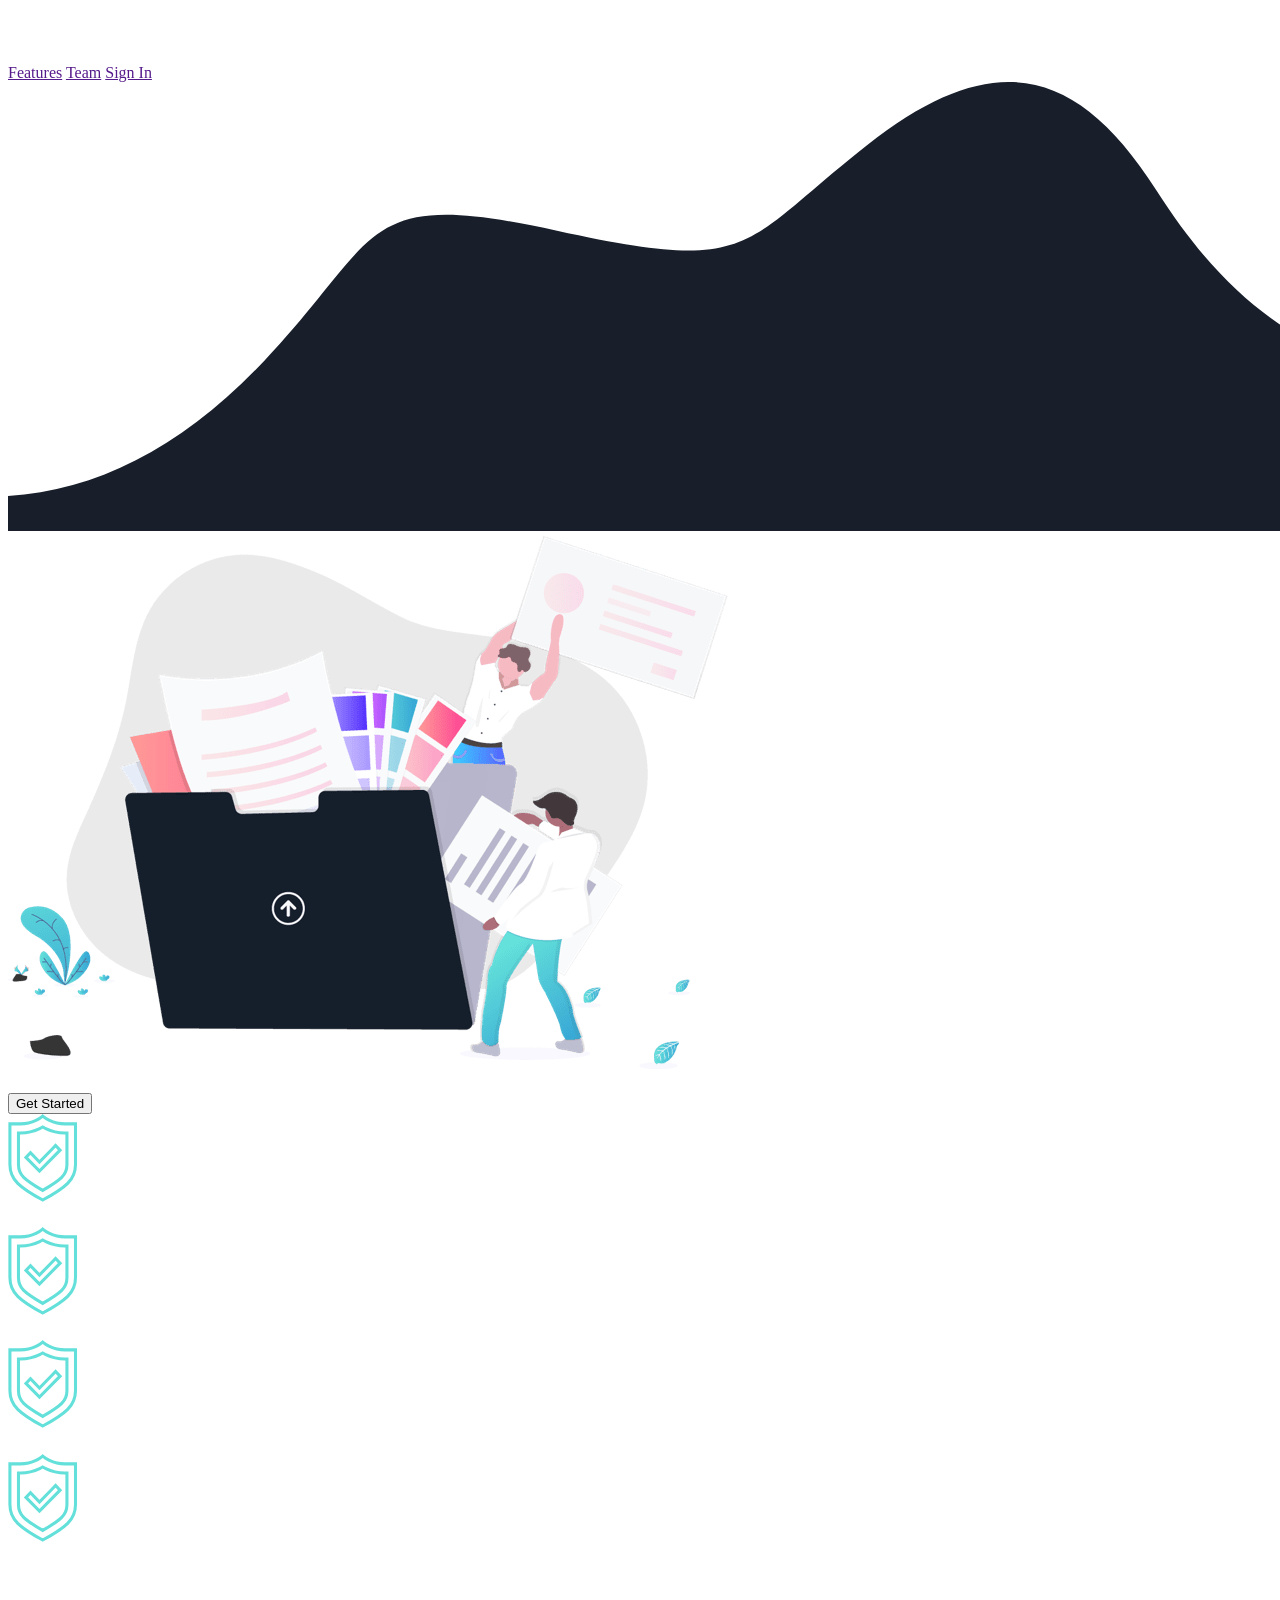
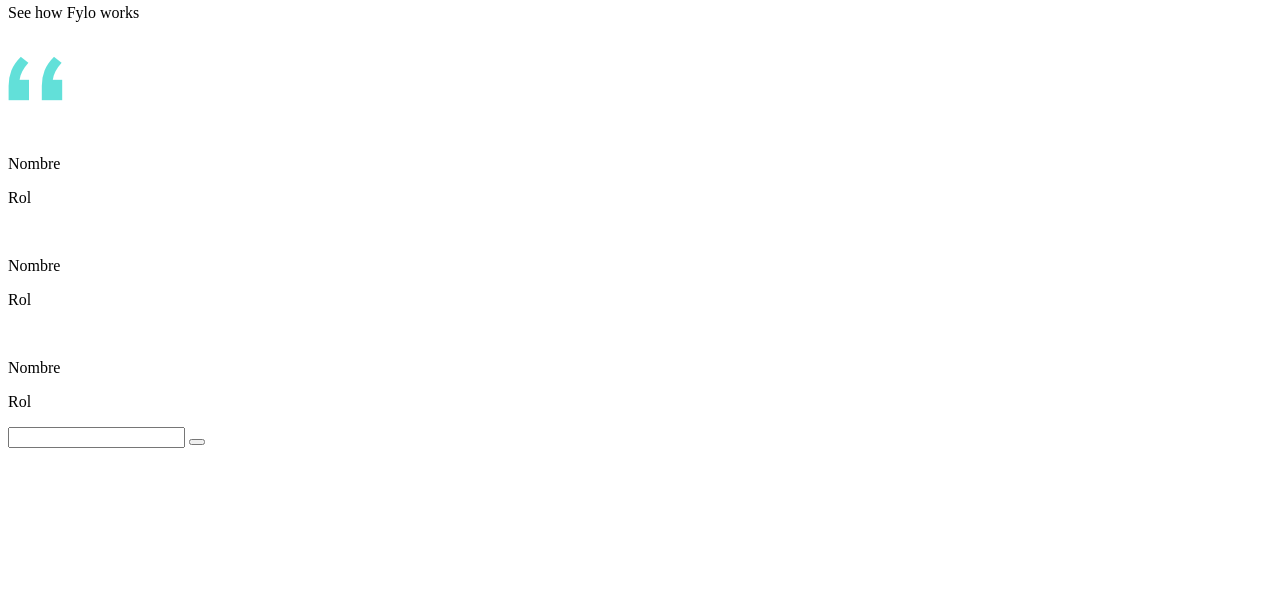
==== practica-flexbox/index.html @ 8179023b "Agregada estructura de la practica de Flexbox de la UD3" ====
<!DOCTYPE html>
<html lang="es">
<head>
  <meta charset="UTF-8">
  <meta name="viewport" content="width=device-width, initial-scale=1.0">
  <link rel="shortcut icon" href="images/favicon-32x32.png" type="image/png">
  <link rel="stylesheet" href="style.css">
  <title>Práctica Diseño Flexbox</title>
</head>
<body>
  <header>
    <img class="header-logo" src="images/logo.svg" alt="">
    <nav class="header-nav">
      <a href="">Features</a>
      <a href="">Team</a>
      <a href="">Sign In</a>
    </nav>
  </header>
  <main>
    <section class="seccion-principal">
      <div class="seccion-principal-imagen">
        <img class="seccion-principal-curva" src="images/bg-curvy-desktop.svg" alt="">
        <img class="seccion-principal-img" src="images/illustration-intro.png" alt="">
      </div>
      <h2></h2>
      <p></p>
      <button>Get Started</button>
    </section>
    <section class="seccion-servicios">
      <div class="servicio">
        <img src="images/icon-security.svg" alt="">
        <h4></h4>
        <p></p>
      </div>
      <div class="servicio">
        <img src="images/icon-security.svg" alt="">
        <h4></h4>
        <p></p>
      </div>
      <div class="servicio">
        <img src="images/icon-security.svg" alt="">
        <h4></h4>
        <p></p>
      </div>
      <div class="servicio">
        <img src="images/icon-security.svg" alt="">
        <h4></h4>
        <p></p>
      </div>
    </section>
    <section class="seccion-productivo">
      <img src="" alt="">
      <div>
        <h3></h3>
        <p></p>
        <div>
          <p>See how Fylo works</p>
          <img src="" alt="">
        </div>
      </div>
    </section>
    <section class="seccion-notas">
      <img class="seccion-notas-comillas" src="images/bg-quotes.png" alt="">
      <div class="nota">
        <p></p>
        <div class="avatar">
          <img class="avatar-imagen" src="" alt="">
          <div class="avatar-text">
            <p>Nombre</p>
            <p>Rol</p>
          </div>
        </div>
      </div>
      <div class="nota">
        <p></p>
        <div class="avatar">
          <img class="avatar-imagen" src="" alt="">
          <div class="avatar-text">
            <p>Nombre</p>
            <p>Rol</p>
          </div>
        </div>
      </div>
      <div class="nota">
        <p></p>
        <div class="avatar">
          <img class="avatar-imagen" src="" alt="">
          <div class="avatar-text">
            <p>Nombre</p>
            <p>Rol</p>
          </div>
        </div>
      </div>
    </section>
    <section class="seccion-contacto">
      <p></p>
      <p></p>
      <form>
        <input type="text">
        <button></button>
      </form>
    </section>
  </main>
  <footer>
    <img src="" alt="">
    <div>
      <div>
        <img src="" alt="">
        <p></p>
      </div>
      <div>
        <div>
          <img src="" alt="">
          <p></p>
        </div>
        <div>
          <img src="" alt="">
          <p></p>
        </div>
      </div>
      <div>
        <a href=""></a>
        <a href=""></a>
        <a href=""></a>
        <a href=""></a>
      </div>
      <div>
        <a href=""></a>
        <a href=""></a>
        <a href=""></a>
      </div>
      <div>
        <img src="" alt="">
        <img src="" alt="">
        <img src="" alt="">
      </div>
    </div>
  </footer>
</body>
</html>
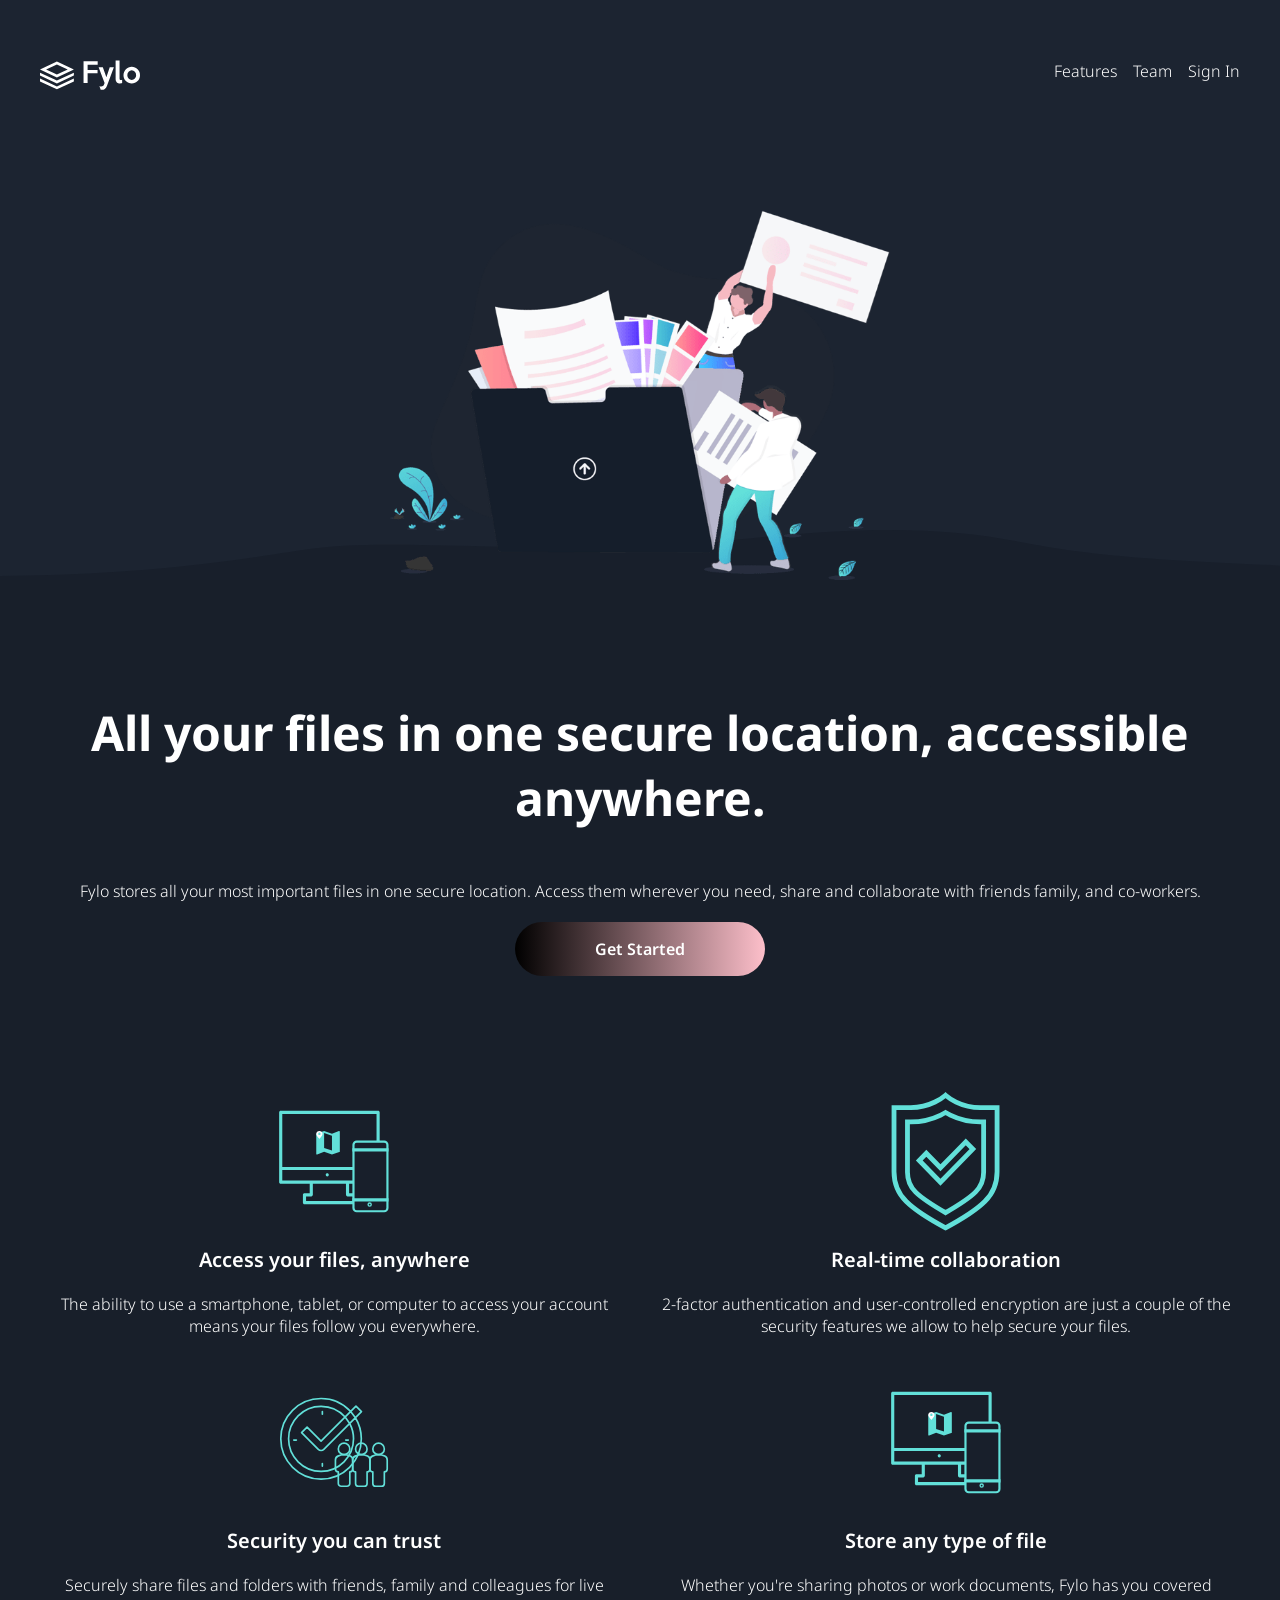
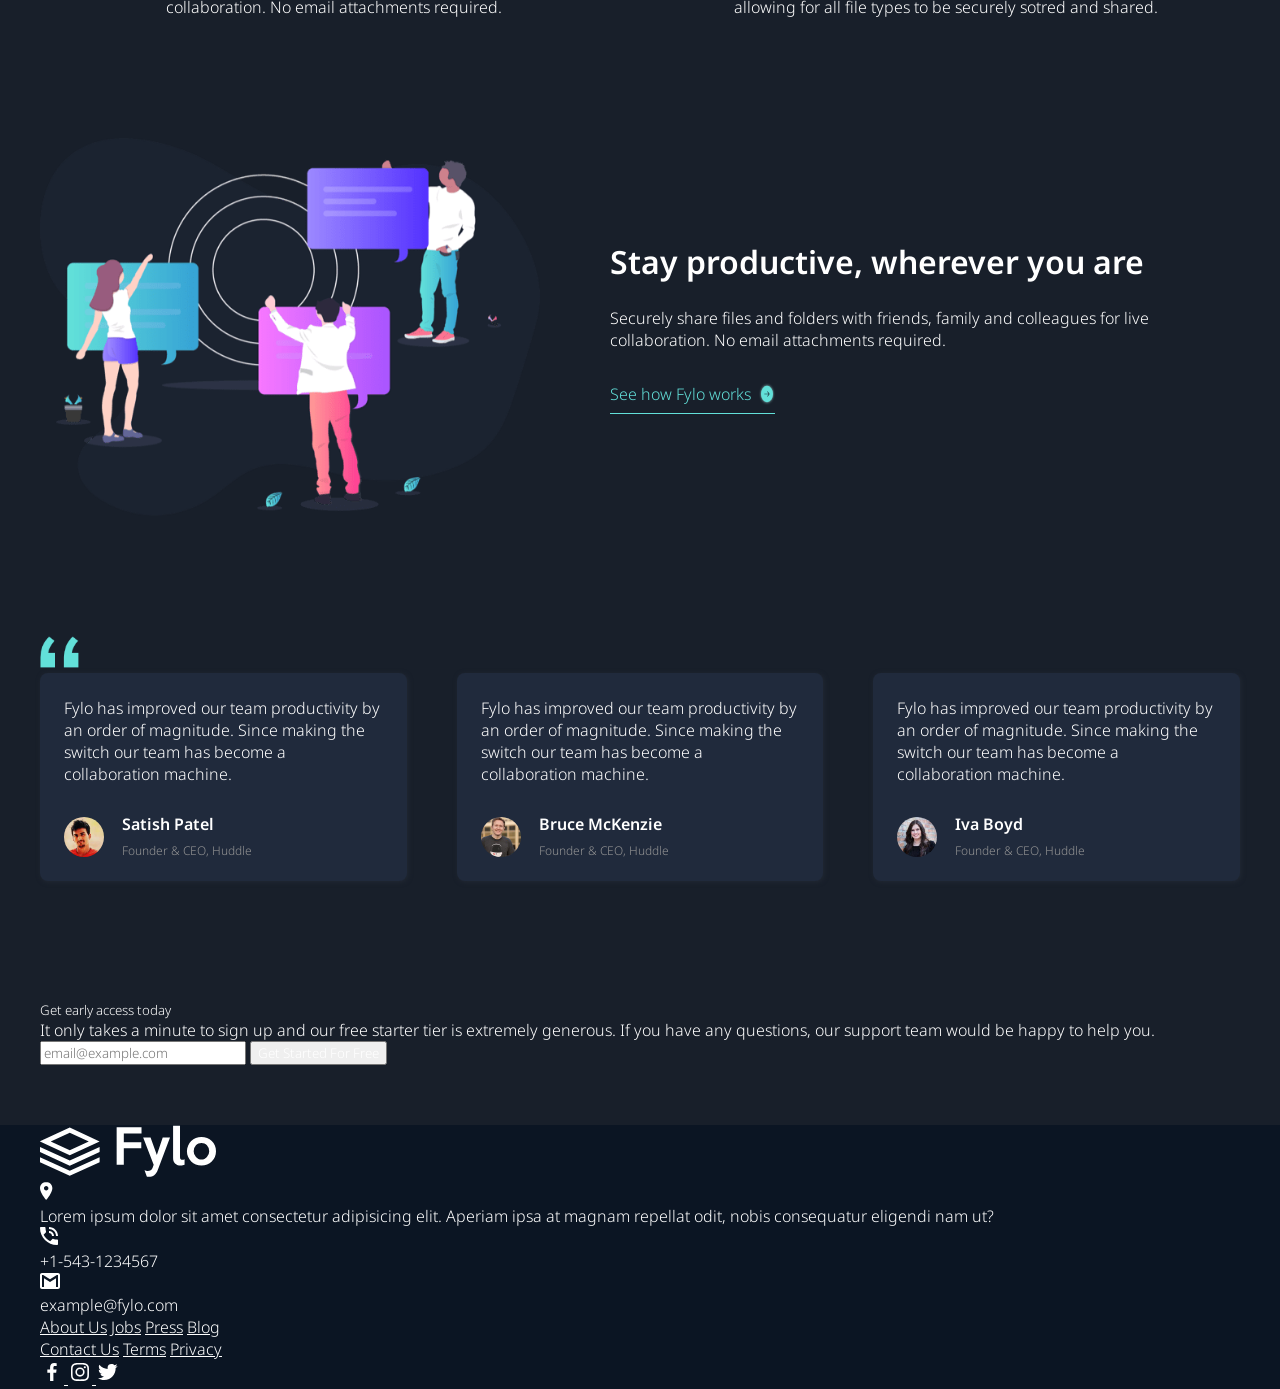
==== commit 4de07c2d: "Continuada la practica de Flexbox de la UD3. Acabada la estructura del HTML y CSS casi acabado" ====
--- a/practica-flexbox/index.html
+++ b/practica-flexbox/index.html
@@ -9,130 +9,160 @@
 </head>
 <body>
   <header>
-    <img class="header-logo" src="images/logo.svg" alt="">
-    <nav class="header-nav">
-      <a href="">Features</a>
-      <a href="">Team</a>
-      <a href="">Sign In</a>
-    </nav>
+    <div class="contenido contenido-header">
+      <img class="header-logo" src="images/logo.svg" alt="">
+      <nav class="header-nav">
+        <a href="">Features</a>
+        <a href="">Team</a>
+        <a href="">Sign In</a>
+      </nav>
+    </div>
   </header>
   <main>
     <section class="seccion-principal">
-      <div class="seccion-principal-imagen">
+      <div class="seccion-principal-imagenes">
+        <img class="seccion-principal-img" src="images/illustration-intro.png" alt="">
         <img class="seccion-principal-curva" src="images/bg-curvy-desktop.svg" alt="">
-        <img class="seccion-principal-img" src="images/illustration-intro.png" alt="">
       </div>
-      <h2></h2>
-      <p></p>
-      <button>Get Started</button>
-    </section>
-    <section class="seccion-servicios">
-      <div class="servicio">
-        <img src="images/icon-security.svg" alt="">
-        <h4></h4>
-        <p></p>
-      </div>
-      <div class="servicio">
-        <img src="images/icon-security.svg" alt="">
-        <h4></h4>
-        <p></p>
-      </div>
-      <div class="servicio">
-        <img src="images/icon-security.svg" alt="">
-        <h4></h4>
-        <p></p>
-      </div>
-      <div class="servicio">
-        <img src="images/icon-security.svg" alt="">
-        <h4></h4>
-        <p></p>
+      <div class="contenido contenido-principal">
+        <h2>All your files in one secure location, accessible anywhere.</h2>
+        <p>Fylo stores all your most important files in one secure location. Access them wherever you need, share and collaborate with friends family, and co-workers.</p>
+        <button>Get Started</button>
       </div>
     </section>
-    <section class="seccion-productivo">
-      <img src="" alt="">
-      <div>
-        <h3></h3>
-        <p></p>
-        <div>
-          <p>See how Fylo works</p>
-          <img src="" alt="">
+    <section>
+      <div class="contenido contenido-servicios">
+        <div class="servicio">
+          <div class="servicio-imagen">
+            <img src="images/icon-access-anywhere.svg" alt="">
+          </div>
+          <h4>Access your files, anywhere</h4>
+          <p>The ability to use a smartphone, tablet, or computer to access your account means your files follow you everywhere.</p>
+        </div>
+        <div class="servicio">
+          <div class="servicio-imagen">
+            <img src="images/icon-security.svg" alt="">
+          </div>
+          <h4>Real-time collaboration</h4>
+          <p>2-factor authentication and user-controlled encryption are just a couple of the security features we allow to help secure your files.</p>
+        </div>
+        <div class="servicio">
+          <div class="servicio-imagen">
+            <img src="images/icon-collaboration.svg" alt="">
+          </div>
+          <h4>Security you can trust</h4>
+          <p>Securely share files and folders with friends, family and colleagues for live collaboration. No email attachments required.</p>
+        </div>
+        <div class="servicio">
+          <div class="servicio-imagen">
+            <img src="images/icon-access-anywhere.svg" alt="">
+          </div>
+          <h4>Store any type of file</h4>
+          <p>Whether you're sharing photos or work documents, Fylo has you covered allowing for all file types to be securely sotred and shared.</p>
         </div>
       </div>
     </section>
-    <section class="seccion-notas">
-      <img class="seccion-notas-comillas" src="images/bg-quotes.png" alt="">
-      <div class="nota">
-        <p></p>
-        <div class="avatar">
-          <img class="avatar-imagen" src="" alt="">
-          <div class="avatar-text">
-            <p>Nombre</p>
-            <p>Rol</p>
-          </div>
-        </div>
-      </div>
-      <div class="nota">
-        <p></p>
-        <div class="avatar">
-          <img class="avatar-imagen" src="" alt="">
-          <div class="avatar-text">
-            <p>Nombre</p>
-            <p>Rol</p>
-          </div>
-        </div>
-      </div>
-      <div class="nota">
-        <p></p>
-        <div class="avatar">
-          <img class="avatar-imagen" src="" alt="">
-          <div class="avatar-text">
-            <p>Nombre</p>
-            <p>Rol</p>
+    <section>
+      <div class="contenido contenido-productivo">
+        <img class="contenido-productivo-imagen" src="images/illustration-stay-productive.png" alt="Productivo Imagen">
+        <div class="contenido-productivo-texto">
+          <h3>Stay productive, wherever you are</h3>
+          <p>Securely share files and folders with friends, family and colleagues for live collaboration. No email attachments required.</p>
+          <div class="contenido-productivo-boton">
+            <p>See how Fylo works</p>
+            <img src="images/icon-arrow.svg" alt="">
           </div>
         </div>
       </div>
     </section>
-    <section class="seccion-contacto">
-      <p></p>
-      <p></p>
-      <form>
-        <input type="text">
-        <button></button>
-      </form>
+    <section>
+      <div class="contenido contenido-notas">
+        <img class="seccion-notas-comillas" src="images/bg-quotes.png" alt="">
+        <div class="notas">
+          <div class="nota">
+            <p>Fylo has improved our team productivity by an order of magnitude. Since making the switch our team has become a collaboration machine.</p>
+            <div class="avatar">
+              <img class="avatar-imagen" src="images/profile-1.jpg" alt="">
+              <div class="avatar-text">
+                <h6>Satish Patel</h6>
+                <p>Founder & CEO, Huddle</p>
+              </div>
+            </div>
+          </div>
+          <div class="nota">
+            <p>Fylo has improved our team productivity by an order of magnitude. Since making the switch our team has become a collaboration machine.</p>
+            <div class="avatar">
+              <img class="avatar-imagen" src="images/profile-2.jpg" alt="">
+              <div class="avatar-text">
+                <h6>Bruce McKenzie</h6>
+                <p>Founder & CEO, Huddle</p>
+              </div>
+            </div>
+          </div>
+          <div class="nota">
+            <p>Fylo has improved our team productivity by an order of magnitude. Since making the switch our team has become a collaboration machine.</p>
+            <div class="avatar">
+              <img class="avatar-imagen" src="images/profile-3.jpg" alt="">
+              <div class="avatar-text">
+                <h6>Iva Boyd</h6>
+                <p>Founder & CEO, Huddle</p>
+              </div>
+            </div>
+          </div>
+        </div>
+      </div>
+    </section>
+    <section>
+      <div class="contenido contenido-contacto">
+        <h5>Get early access today</h5>
+        <p>It only takes a minute to sign up and our free starter tier is extremely generous. If you have any questions, our support team would be happy to help you.</p>
+        <form>
+          <input type="email" placeholder="email@example.com">
+          <button>Get Started For Free</button>
+        </form>
+      </div>
     </section>
   </main>
   <footer>
-    <img src="" alt="">
-    <div>
-      <div>
-        <img src="" alt="">
-        <p></p>
-      </div>
+    <div class="contenido contenido-footer">
+      <img src="images/logo.svg" alt="Fylo Logo">
       <div>
         <div>
-          <img src="" alt="">
-          <p></p>
+          <img src="images/icon-location.svg" alt="">
+          <p>Lorem ipsum dolor sit amet consectetur adipisicing elit. Aperiam ipsa at magnam repellat odit, nobis consequatur eligendi nam ut?</p>
         </div>
         <div>
-          <img src="" alt="">
-          <p></p>
+          <div>
+            <img src="images/icon-phone.svg" alt="">
+            <p>+1-543-1234567</p>
+          </div>
+          <div>
+            <img src="images/icon-email.svg" alt="">
+            <p>example@fylo.com</p>
+          </div>
         </div>
-      </div>
-      <div>
-        <a href=""></a>
-        <a href=""></a>
-        <a href=""></a>
-        <a href=""></a>
-      </div>
-      <div>
-        <a href=""></a>
-        <a href=""></a>
-        <a href=""></a>
-      </div>
-      <div>
-        <img src="" alt="">
-        <img src="" alt="">
-        <img src="" alt="">
+        <div>
+          <a href="">About Us</a>
+          <a href="">Jobs</a>
+          <a href="">Press</a>
+          <a href="">Blog</a>
+        </div>
+        <div>
+          <a href="">Contact Us</a>
+          <a href="">Terms</a>
+          <a href="">Privacy</a>
+        </div>
+        <div>
+          <a href="">
+            <img src="images/fb.svg" alt="">
+          </a>
+          <a href="">
+            <img src="images/instagram.svg" alt="">
+          </a>
+          <a href="">
+            <img src="images/twitter.svg" alt="">
+          </a>
+        </div>
       </div>
     </div>
   </footer>
--- a/practica-flexbox/style.css
+++ b/practica-flexbox/style.css
@@ -0,0 +1,244 @@
+/* Fuente que he visto parecidilla en google fonts */
+@import url('https://fonts.googleapis.com/css2?family=Noto+Sans:ital,wght@0,100..900;1,100..900&display=swap');
+
+* {
+  margin: 0;
+  box-sizing: border-box;
+  font-family: "Noto Sans", sans-serif;
+  font-optical-sizing: auto;
+  font-weight: 300;
+  font-style: normal;
+  color: white;
+}
+
+body {
+  /* He cogido los colores de la imagen para que sean iguales */
+  background-color: #181f2a;
+  display: flex;
+  flex-direction: column;
+  justify-content: center;
+  align-items: center;
+}
+
+header, main, footer {
+  width: 100%;
+  display: flex;
+  flex-direction: column;
+  align-items: center;
+}
+
+header {
+  background-color: #1c2431;
+}
+
+main {
+  gap: 120px;
+  padding: 0 0 60px 0;
+}
+
+footer {
+  background-color: #0b1523;
+}
+
+.contenido {
+  width: 100%;
+  max-width: 1200px;
+}
+
+.contenido-header {
+  display: flex;
+  justify-content: space-between;
+  padding: 60px 0;
+}
+
+.header-logo {
+  max-width: 100px;
+}
+
+.header-nav {
+  display: flex;
+  gap: 1rem;
+  a {
+    color: white;
+    text-decoration: none;
+  }
+}
+
+section {
+  width: 100%;
+  display: flex;
+  justify-content: center;
+  align-items: center;
+}
+
+.seccion-principal-curva {
+  height: 50px;
+  width: 100%;
+  position: absolute;
+  bottom: 0;
+  user-select: none;
+}
+
+.seccion-principal-img {
+  width: 100%;
+  max-width: 500px;
+  z-index: 1;
+}
+
+.seccion-principal {
+  flex-direction: column;
+}
+
+.seccion-principal-imagenes {
+  width: 100%;
+  padding: 60px 0 0 0;
+  display: flex;
+  justify-content: center;
+  position: relative;
+  background-color: #1c2431;
+  margin-bottom: 120px;
+}
+
+.contenido-principal {
+  display: flex;
+  flex-direction: column;
+  align-items: center;
+  h2 {
+    text-align: center;
+    font-size: 48px;
+    font-weight: 700;
+    margin-bottom: 50px;
+  }
+  p {
+    text-align: center;
+    margin-bottom: 20px;
+  }
+  button {
+    border: 0;
+    outline: 0;
+    padding: 16px 80px;
+    /* Le pongo doble background por si algun navegador no tiene lo del linear gradient que yo sepa es importante */
+    background-color: black;
+    background: linear-gradient(to right, black, #fdbfca);
+    cursor: pointer;
+    border-radius: 30px;
+    font-size: 16px;
+    font-weight: 600;
+  }
+}
+
+.contenido-servicios {
+  display: flex;
+  flex-wrap: wrap;
+  gap: 24px;
+  /* Este lo he buscado en google porque no sabia como hacer la separacion entre las filas. */
+  row-gap: 40px;
+}
+
+.servicio {
+  display: flex;
+  flex-direction: column;
+  align-items: center;
+  /* Este lo he buscado tmb para hacer que solo aparezcan 2 por fila. */
+  max-width: calc(50% - 12px);
+  text-align: center;
+  h4 {
+    margin: 20px 0;
+    font-size: 20px;
+    font-weight: 600;
+  }
+}
+
+.servicio-imagen {
+  height: 130px;
+  width: 110px;
+  display: flex;
+  align-items: center;
+  img {
+    width: 100%;
+    height: fit-content;
+  }
+}
+
+.contenido-productivo {
+  display: flex;
+  gap: 70px;
+}
+
+.contenido-productivo-imagen {
+  width: calc(50% - 35px);
+  max-width: 500px;
+  height: fit-content;
+}
+
+.contenido-productivo-texto {
+  width: calc(50% - 35px);
+  display: flex;
+  flex-direction: column;
+  justify-content: center;
+  gap: 24px;
+  h3 {
+    font-size: 32px;
+    font-weight: 600;
+  }
+}
+
+.contenido-productivo-boton {
+  display: flex;
+  gap: 8px;
+  padding: 8px 0;
+  width: fit-content;
+  border-bottom: 1px solid #62e0d9;
+  p {
+    color: #62e0d9;
+  }
+}
+
+.seccion-notas-comillas {
+  height: 32px;
+}
+
+.notas {
+  display: flex;
+  gap: 50px;
+}
+
+.nota {
+  background-color: #202a3c;
+  padding: 24px;
+  border-radius: 8px;
+  display: flex;
+  flex-direction: column;
+  gap: 32px;
+
+  /* Esto para la sombra que tiene que se ve poco pero esta, he buscado y es el offset de x el de y el blur y el color */
+  box-shadow: 1px 1px 5px #222934;
+}
+
+.avatar {
+  display: flex;
+  gap: 18px;
+}
+
+.avatar-imagen {
+  height: 40px;
+  width: 40px;
+  object-fit: cover;
+  border-radius: 100%;
+}
+
+.avatar-text {
+  display: flex;
+  flex-direction: column;
+  justify-content: space-between;
+  h6 {
+    font-size: 16px;
+    font-weight: 600;
+    line-height: 14px;
+  }
+  p {
+    font-size: 12px;
+    line-height: 12px;
+    color: #959595;
+  }
+}
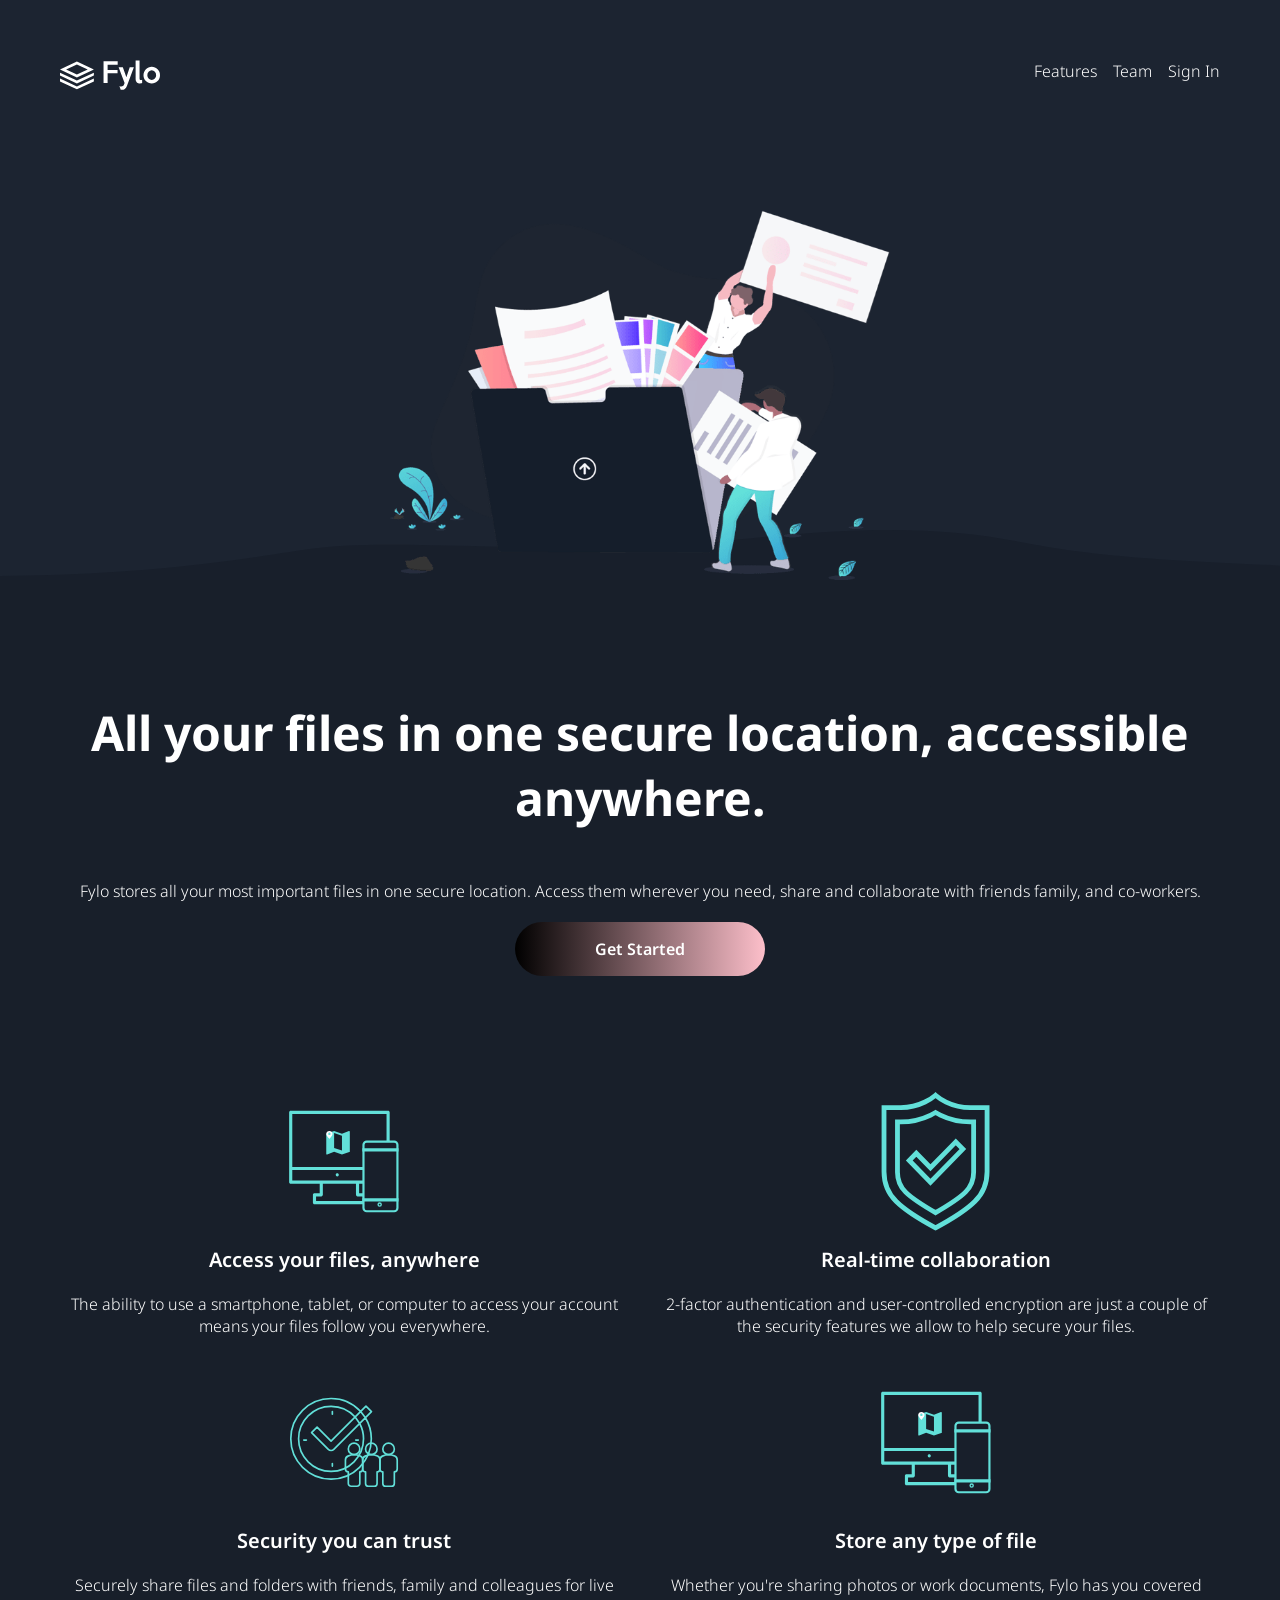
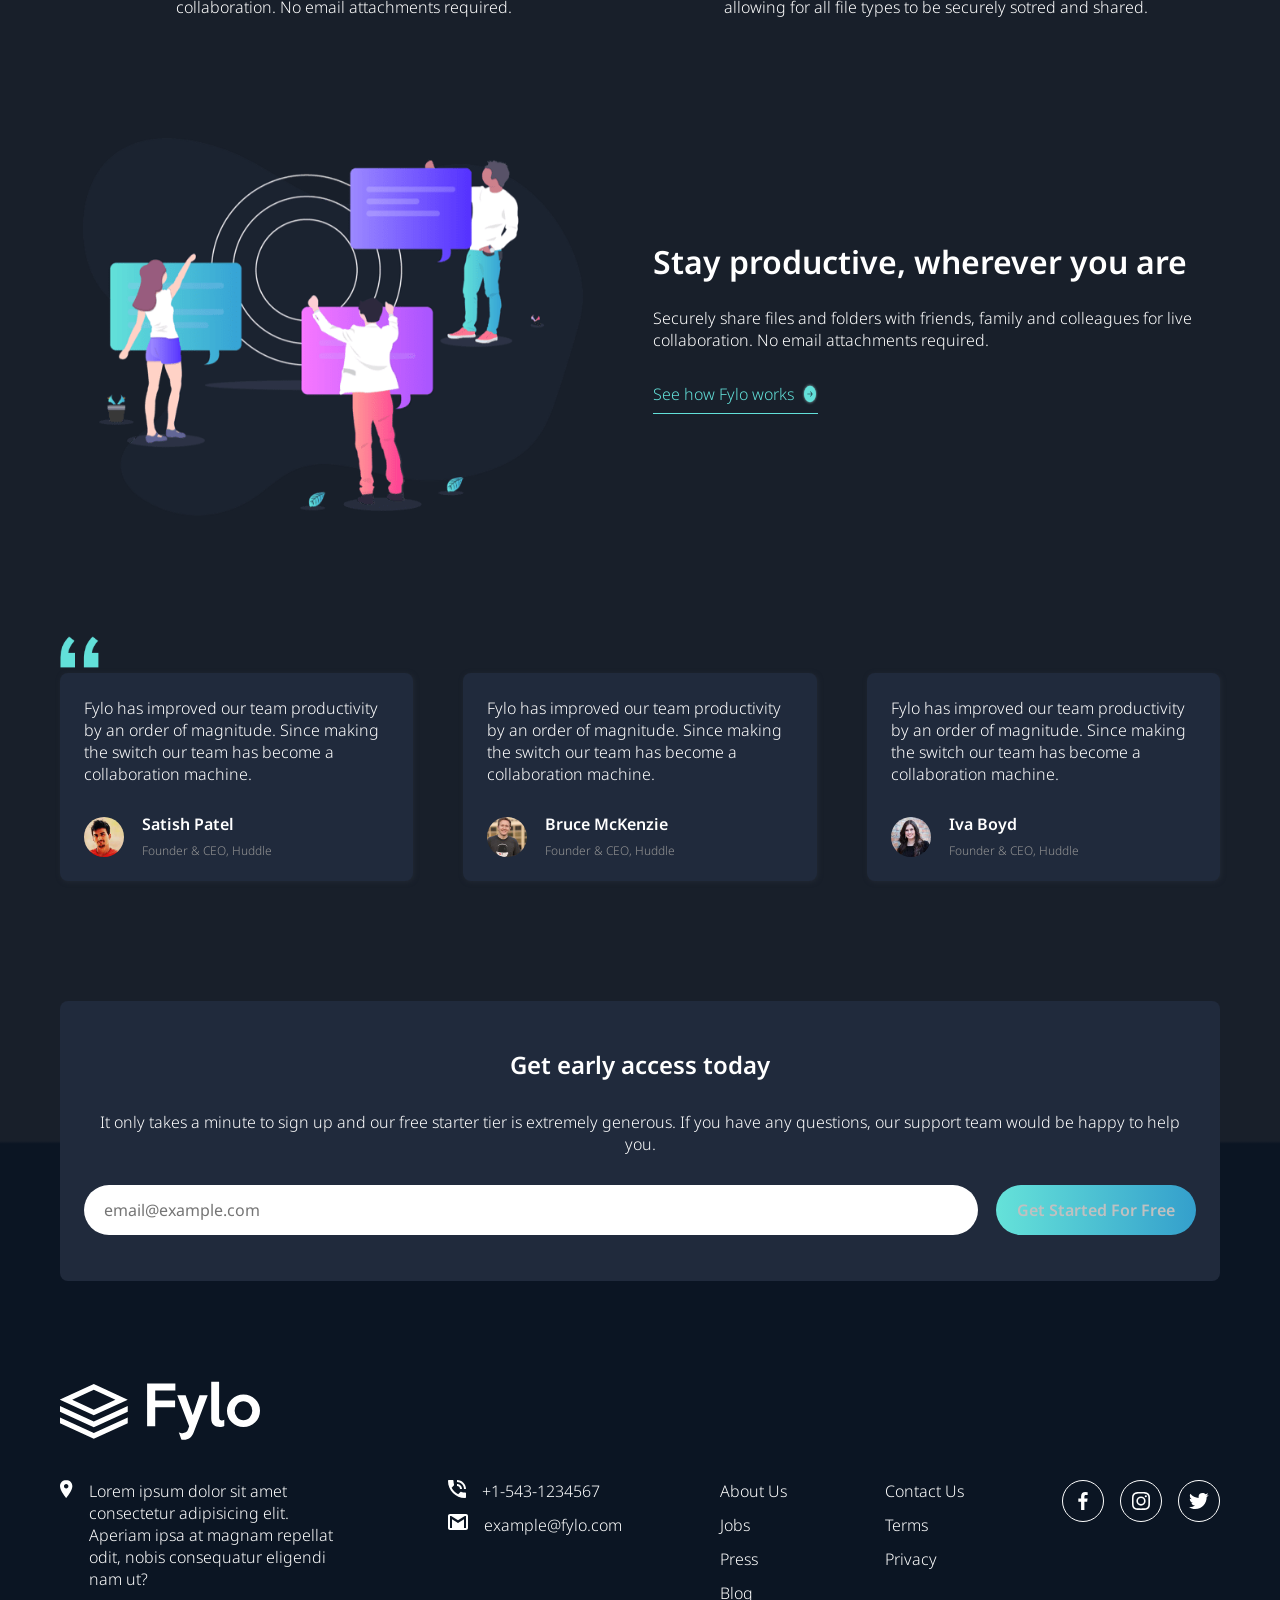
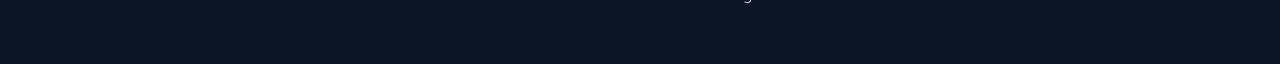
==== commit 68fe3786: "Finalizada la practica de flexbox de la UD3" ====
--- a/practica-flexbox/index.html
+++ b/practica-flexbox/index.html
@@ -112,26 +112,28 @@
         </div>
       </div>
     </section>
-    <section>
-      <div class="contenido contenido-contacto">
-        <h5>Get early access today</h5>
-        <p>It only takes a minute to sign up and our free starter tier is extremely generous. If you have any questions, our support team would be happy to help you.</p>
-        <form>
-          <input type="email" placeholder="email@example.com">
-          <button>Get Started For Free</button>
-        </form>
+    <section class="seccion-contacto">
+      <div class="contenido">
+        <div class="contenido-contacto">
+          <h5>Get early access today</h5>
+          <p>It only takes a minute to sign up and our free starter tier is extremely generous. If you have any questions, our support team would be happy to help you.</p>
+          <form class="form-contacto">
+            <input type="email" placeholder="email@example.com">
+            <button>Get Started For Free</button>
+          </form>
+        </div>
       </div>
     </section>
   </main>
   <footer>
     <div class="contenido contenido-footer">
-      <img src="images/logo.svg" alt="Fylo Logo">
-      <div>
-        <div>
+      <img class="logo-footer" src="images/logo.svg" alt="Fylo Logo">
+      <div class="secciones-footer">
+        <div class="secciones-footer-about">
           <img src="images/icon-location.svg" alt="">
           <p>Lorem ipsum dolor sit amet consectetur adipisicing elit. Aperiam ipsa at magnam repellat odit, nobis consequatur eligendi nam ut?</p>
         </div>
-        <div>
+        <div class="secciones-footer-enlaces">
           <div>
             <img src="images/icon-phone.svg" alt="">
             <p>+1-543-1234567</p>
@@ -141,18 +143,18 @@
             <p>example@fylo.com</p>
           </div>
         </div>
-        <div>
+        <div class="secciones-footer-enlaces">
           <a href="">About Us</a>
           <a href="">Jobs</a>
           <a href="">Press</a>
           <a href="">Blog</a>
         </div>
-        <div>
+        <div class="secciones-footer-enlaces">
           <a href="">Contact Us</a>
           <a href="">Terms</a>
           <a href="">Privacy</a>
         </div>
-        <div>
+        <div class="secciones-footer-rrss">
           <a href="">
             <img src="images/fb.svg" alt="">
           </a>
--- a/practica-flexbox/style.css
+++ b/practica-flexbox/style.css
@@ -1,5 +1,13 @@
 /* Fuente que he visto parecidilla en google fonts */
 @import url('https://fonts.googleapis.com/css2?family=Noto+Sans:ital,wght@0,100..900;1,100..900&display=swap');
+
+
+/* He ido haciendo la practica con la foto que nos has pasado abierta en un programa de fotos */
+/* Asi he ido sacando los colores que tienen cada seccion y eso ademas de ir midiendo todos los margenes */
+/* y lo que ocupa cada contenedor y eso, para hacerlo lo más parecido posible */
+
+/* Yo por mi parte he visto mucho CSS por mi cuenta */
+/* Seguramente la mitad de cosas las haga de formas que no son correctas del todo pero bueno es lo que sé */
 
 * {
   margin: 0;
@@ -12,7 +20,6 @@
 }
 
 body {
-  /* He cogido los colores de la imagen para que sean iguales */
   background-color: #181f2a;
   display: flex;
   flex-direction: column;
@@ -31,24 +38,30 @@
   background-color: #1c2431;
 }
 
+a {
+  text-decoration: none;
+}
+
 main {
   gap: 120px;
-  padding: 0 0 60px 0;
-}
-
-footer {
-  background-color: #0b1523;
-}
-
-.contenido {
-  width: 100%;
-  max-width: 1200px;
 }
 
 .contenido-header {
   display: flex;
   justify-content: space-between;
   padding: 60px 0;
+}
+
+/* Esta clase es un poco rara pero es para un div que tienen todas las secciones */
+/* Lo he hecho asi porque necesito que la seccion primera de todas que tiene la imagen de fondo curva esa */
+/* tenga el ancho completo, y la ultima de todas que le pilla el fondo asi entre medias */
+/* Es la forma que se me ha ocurrido nose */
+.contenido {
+  width: 100%;
+  /* El padding inline lo he puesto para que cuando se estreche la web completa no quede el contenido pegado a los bordes */
+  padding-inline: 60px;
+  /* Max width he visto en la foto que son 1200px pero le voy a sumar lo del padding inline 1200+120 */
+  max-width: 1320px;
 }
 
 .header-logo {
@@ -140,6 +153,7 @@
   flex-direction: column;
   align-items: center;
   /* Este lo he buscado tmb para hacer que solo aparezcan 2 por fila. */
+  /* Se calcula el 50% del contenedor padre quitando los 12px de gap que le tocan. Como son 2 pues cada uno 12px de los 24 que tiene el gap */
   max-width: calc(50% - 12px);
   text-align: center;
   h4 {
@@ -162,6 +176,7 @@
 
 .contenido-productivo {
   display: flex;
+  justify-content: center;
   gap: 70px;
 }
 
@@ -241,4 +256,151 @@
     line-height: 12px;
     color: #959595;
   }
+}
+
+.seccion-contacto {
+  /* He investigado como poner una mitad del fondo de un color y otra de otro y se supone que asi se hace y funciona asi que perfecto */
+  background: linear-gradient(to bottom, #181f2a 50%, #0b1523 51%);
+}
+
+.contenido-contacto {
+  border-radius: 8px;
+  background-color: #202a3c;
+  height: 280px;
+  display: flex;
+  flex-direction: column;
+  justify-content: center;
+  gap: 30px;
+  padding: 0 24px;
+  h5 {
+    font-size: 24px;
+    font-weight: 600;
+    text-align: center;
+  }
+  p {
+    text-align: center;
+  }
+}
+
+.form-contacto {
+  display: flex;
+  height: 50px;
+  gap: 18px;
+  input {
+    /* Flex grow para que crezca todo el espacio que le queda */
+    flex-grow: 1;
+    border: 0;
+    outline: 0;
+    border-radius: 30px;
+    font-size: 16px;
+    padding: 20px;
+    font-weight: 400;
+    color: black;
+  }
+  button {
+    border: 0;
+    outline: 0;
+    width: 200px;
+    height: 100%;
+    cursor: pointer;
+    border-radius: 30px;
+    font-size: 16px;
+    font-weight: 600;
+    color: #c0c0c0;
+    background-color: #65e2d9;
+    background: linear-gradient(to right, #65e2d9, #349fcc);
+  }
+}
+
+footer {
+  padding: 100px 0 60px;
+  background-color: #0b1523;
+}
+
+.contenido-footer {
+  display: flex;
+  flex-direction: column;
+  gap: 40px;
+}
+
+.logo-footer {
+  width: 200px;
+}
+
+.secciones-footer {
+  display: flex;
+  justify-content: space-between;
+}
+
+.secciones-footer-about {
+  display: flex;
+  max-width: 290px;
+  gap: 16px;
+  img {
+    height: fit-content;
+  }
+}
+
+.secciones-footer-enlaces {
+  display: flex;
+  flex-direction: column;
+  gap: 12px;
+  div {
+    display: flex;
+    gap: 16px;
+    img {
+      height: fit-content;
+    }
+  }
+}
+
+.secciones-footer-rrss {
+  display: flex;
+  gap: 16px;
+  a {
+    display: flex;
+    padding: 8px;
+    border: 1px solid white;
+    height: fit-content;
+    border-radius: 100%;
+  }
+}
+
+/* He metido lo del @media para poner wrap en algunos contenedor y que se vea mejor en pantallas mas pequeñas */
+/* Lo que he hecho es ir haciendo la pantalla menos ancha hasta que he visto que se ve raro y he metido los cambios */
+/* Que he visto necesario en las clases necesarias */
+@media (max-width: 930px) {
+  .contenido-servicios, .contenido-productivo {
+    flex-wrap: wrap;
+  }
+  .contenido-productivo-texto {
+    width: 100%;
+    max-width: none;
+  }
+  .contenido-productivo-imagen {
+    width: 100%;
+    max-width: 400px;
+  }
+  .servicio {
+    max-width: none;
+  }
+  .notas {
+    flex-wrap: wrap;
+  }
+  .contenido-contacto {
+    height: auto;
+    padding: 24px;
+  }
+  .form-contacto {
+    flex-wrap: wrap;
+    height: auto;
+    input, button {
+      flex-grow: 1;
+      height: 50px;
+    }
+  }
+  .secciones-footer {
+    flex-wrap: wrap;
+    row-gap: 20px;
+  }
 }
